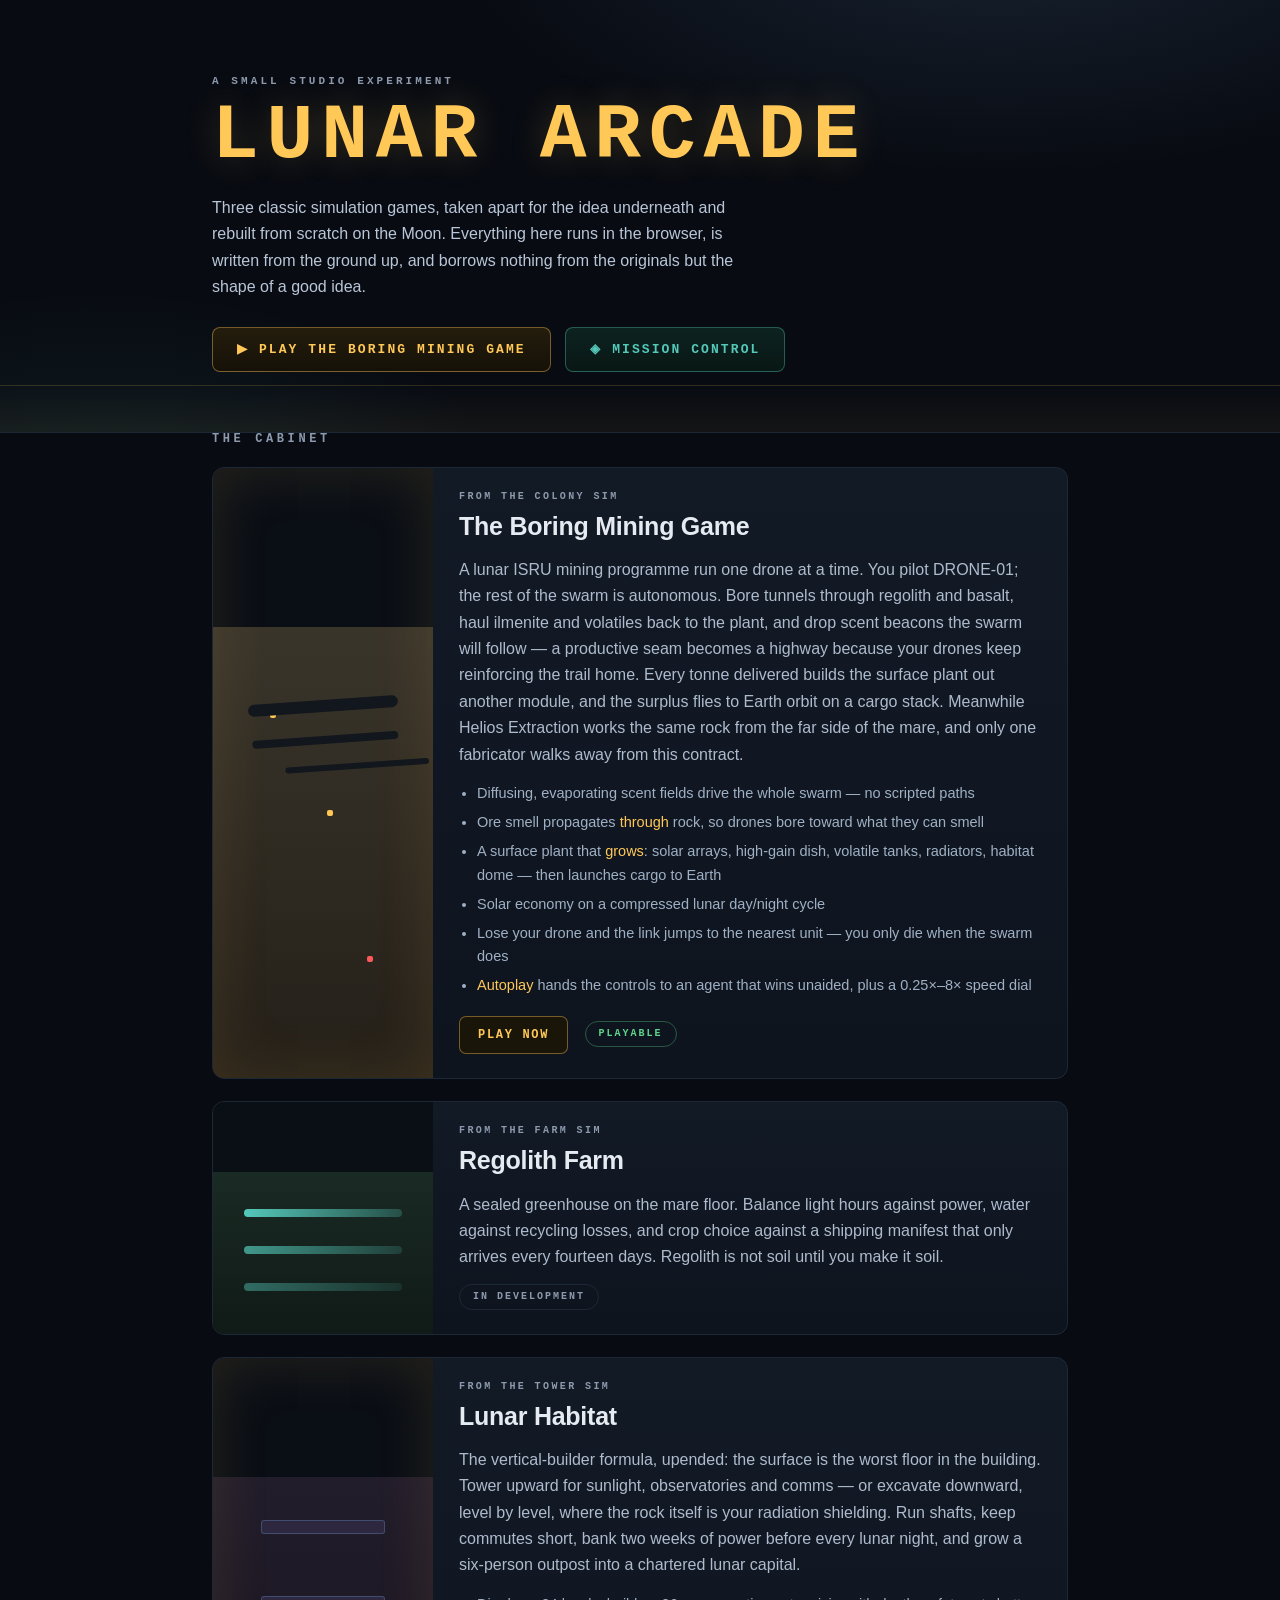
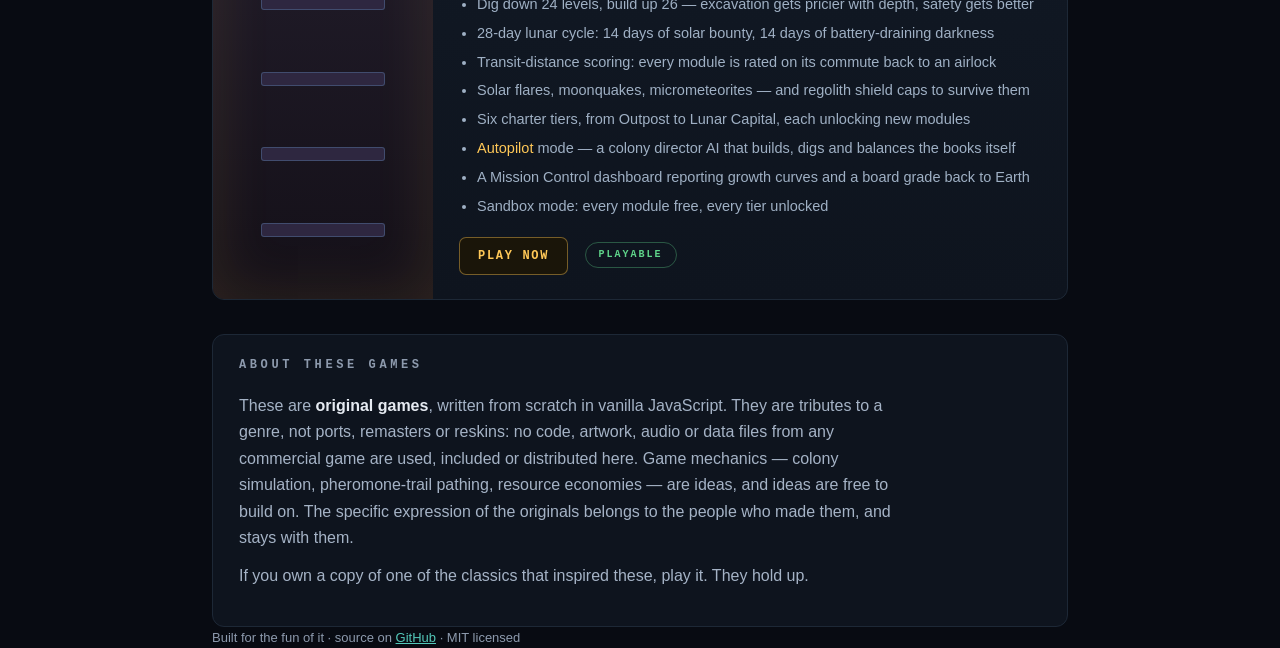
==== index.html @ 2de7d7eb "Add end-of-run scoring and a persistent colony league table Runs now end four ways: Lunar Capital (c" ====
<!DOCTYPE html>
<html lang="en">
<head>
<meta charset="utf-8">
<meta name="viewport" content="width=device-width, initial-scale=1">
<title>Lunar Arcade — classic sims, relocated to the Moon</title>
<meta name="description" content="Original browser games in the spirit of the classic Maxis sims, rebuilt from scratch with a lunar-settlement theme.">
<link rel="stylesheet" href="assets/hub.css">
</head>
<body>

<header class="hero">
  <div class="wrap">
    <p class="kicker">A small studio experiment</p>
    <h1>LUNAR&nbsp;ARCADE</h1>
    <p class="lede">Three classic simulation games, taken apart for the idea underneath and rebuilt
      from scratch on the Moon. Everything here runs in the browser, is written from the ground up,
      and borrows nothing from the originals but the shape of a good idea.</p>
    <a class="cta" href="games/boring-mining/">▶ PLAY THE BORING MINING GAME</a>
    <a class="cta alt" href="mission-control/">◈ MISSION CONTROL</a>
  </div>
</header>

<main class="wrap">

  <section>
    <h2>THE CABINET</h2>

    <article class="card live">
      <div class="art art-mining" aria-hidden="true">
        <span class="dot d1"></span><span class="dot d2"></span><span class="dot d3"></span>
        <span class="tunnel"></span>
      </div>
      <div class="body">
        <p class="from">FROM THE COLONY SIM</p>
        <h3>The Boring Mining Game</h3>
        <p>A lunar ISRU mining programme run one drone at a time. You pilot DRONE-01; the rest of
          the swarm is autonomous. Bore tunnels through regolith and basalt, haul ilmenite and
          volatiles back to the plant, and drop scent beacons the swarm will follow — a productive
          seam becomes a highway because your drones keep reinforcing the trail home. Every tonne
          delivered builds the surface plant out another module, and the surplus flies to Earth
          orbit on a cargo stack. Meanwhile Helios Extraction works the same rock from the far side
          of the mare, and only one fabricator walks away from this contract.</p>
        <ul class="feat">
          <li>Diffusing, evaporating scent fields drive the whole swarm — no scripted paths</li>
          <li>Ore smell propagates <em>through</em> rock, so drones bore toward what they can smell</li>
          <li>A surface plant that <em>grows</em>: solar arrays, high-gain dish, volatile tanks,
              radiators, habitat dome — then launches cargo to Earth</li>
          <li>Solar economy on a compressed lunar day/night cycle</li>
          <li>Lose your drone and the link jumps to the nearest unit — you only die when the swarm does</li>
          <li><em>Autoplay</em> hands the controls to an agent that wins unaided, plus a 0.25×–8× speed dial</li>
        </ul>
        <a class="btn" href="games/boring-mining/">PLAY NOW</a>
        <span class="tag ok">PLAYABLE</span>
      </div>
    </article>

    <article class="card">
      <div class="art art-farm" aria-hidden="true">
        <span class="row r1"></span><span class="row r2"></span><span class="row r3"></span>
      </div>
      <div class="body">
        <p class="from">FROM THE FARM SIM</p>
        <h3>Regolith Farm</h3>
        <p>A sealed greenhouse on the mare floor. Balance light hours against power, water against
          recycling losses, and crop choice against a shipping manifest that only arrives every
          fourteen days. Regolith is not soil until you make it soil.</p>
        <span class="tag">IN DEVELOPMENT</span>
      </div>
    </article>

    <article class="card live">
      <div class="art art-tower" aria-hidden="true">
        <span class="floor f1"></span><span class="floor f2"></span><span class="floor f3"></span>
        <span class="floor f4"></span><span class="floor f5"></span>
      </div>
      <div class="body">
        <p class="from">FROM THE TOWER SIM</p>
        <h3>Lunar Habitat</h3>
        <p>The vertical-builder formula, upended: the surface is the worst floor in the building.
          Tower upward for sunlight, observatories and comms — or excavate downward, level by level,
          where the rock itself is your radiation shielding. Run shafts, keep commutes short, bank
          two weeks of power before every lunar night, and grow a six-person outpost into a
          chartered lunar capital.</p>
        <ul class="feat">
          <li>Dig down 24 levels, build up 26 — excavation gets pricier with depth, safety gets better</li>
          <li>28-day lunar cycle: 14 days of solar bounty, 14 days of battery-draining darkness</li>
          <li>Transit-distance scoring: every module is rated on its commute back to an airlock</li>
          <li>Solar flares, moonquakes, micrometeorites — and regolith shield caps to survive them</li>
          <li>Six charter tiers, from Outpost to Lunar Capital, each unlocking new modules</li>
          <li><em>Autopilot</em> mode — a colony director AI that builds, digs and balances the books itself</li>
          <li>A Mission Control dashboard reporting growth curves and a board grade back to Earth</li>
          <li>Sandbox mode: every module free, every tier unlocked</li>
        </ul>
        <a class="btn" href="games/lunar-habitat/">PLAY NOW</a>
        <span class="tag ok">PLAYABLE</span>
      </div>
    </article>
  </section>

  <section class="note">
    <h2>ABOUT THESE GAMES</h2>
    <p>These are <strong>original games</strong>, written from scratch in vanilla JavaScript. They are
      tributes to a genre, not ports, remasters or reskins: no code, artwork, audio or data files from
      any commercial game are used, included or distributed here. Game mechanics — colony simulation,
      pheromone-trail pathing, resource economies — are ideas, and ideas are free to build on. The
      specific expression of the originals belongs to the people who made them, and stays with them.</p>
    <p>If you own a copy of one of the classics that inspired these, play it. They hold up.</p>
  </section>

</main>

<footer class="wrap">
  <p>Built for the fun of it · source on <a href="https://github.com/dr-richard-barker">GitHub</a> · MIT licensed</p>
</footer>

</body>
</html>
---- assets/hub.css ----
/* Lunar Arcade — hub page.
   Palette follows the COSE site family (--accent / --accent2) but runs dark by
   default, because it is an arcade. */

:root{
  --bg:#080b12; --fg:#e6ebf2; --muted:#8d9aad; --line:#1d2836;
  --card:#0e141e; --card2:#121a26;
  --accent:#6ea3d8; --accent2:#54c9ba; --amber:#ffc857;
  --mono:ui-monospace,SFMono-Regular,Menlo,Consolas,"Roboto Mono",monospace;
  --sans:-apple-system,BlinkMacSystemFont,"Segoe UI",Roboto,Helvetica,Arial,sans-serif;
}

*{box-sizing:border-box}
body{
  margin:0; background:var(--bg); color:var(--fg);
  font:16px/1.65 var(--sans); -webkit-font-smoothing:antialiased;
}
.wrap{max-width:900px; margin:0 auto; padding:0 22px}
a{color:var(--accent2)}

/* ---------------- hero ---------------- */
.hero{
  padding:76px 0 60px; border-bottom:1px solid var(--line);
  background:
    radial-gradient(900px 420px at 78% -20%, rgba(110,163,216,.16) 0%, transparent 62%),
    radial-gradient(700px 380px at 8% 120%, rgba(84,201,186,.10) 0%, transparent 60%);
  position:relative; overflow:hidden;
}
/* a thin regolith horizon under the hero */
.hero::after{
  content:""; position:absolute; left:0; right:0; bottom:0; height:46px;
  background:linear-gradient(180deg,transparent,rgba(255,200,87,.05));
  border-top:1px solid rgba(255,200,87,.12);
}
.kicker{
  margin:0 0 10px; font:600 11px/1 var(--mono); letter-spacing:.28em;
  color:var(--muted); text-transform:uppercase;
}
h1{
  margin:0; font:800 clamp(38px,9vw,78px)/1 var(--mono); letter-spacing:.1em;
  color:var(--amber); text-shadow:0 0 34px rgba(255,200,87,.22);
}
.lede{max-width:60ch; color:#b9c6d8; margin:20px 0 26px}
.cta{
  display:inline-block; font:700 13px/1 var(--mono); letter-spacing:.16em;
  color:var(--amber); text-decoration:none;
  border:1px solid rgba(255,200,87,.4); border-radius:8px;
  padding:15px 24px; background:linear-gradient(180deg,#241d0d,#161108);
  transition:.15s;
}
.cta:hover{box-shadow:0 0 26px rgba(255,200,87,.2); transform:translateY(-1px)}
.cta.alt{margin-left:10px; color:var(--accent2); border-color:rgba(84,201,186,.38);
  background:linear-gradient(180deg,#0d2320,#081714)}
.cta.alt:hover{box-shadow:0 0 26px rgba(84,201,186,.18)}
@media (max-width:520px){.cta.alt{margin:10px 0 0; display:block; text-align:center}}

/* ---------------- sections ---------------- */
main{padding:52px 0 20px}
h2{
  font:700 12px/1 var(--mono); letter-spacing:.3em; color:var(--muted);
  text-transform:uppercase; margin:0 0 22px;
}
h3{margin:2px 0 10px; font-size:25px; letter-spacing:-.01em}

/* ---------------- cards ---------------- */
.card{
  display:grid; grid-template-columns:220px 1fr; gap:0;
  border:1px solid var(--line); border-radius:12px; overflow:hidden;
  background:linear-gradient(180deg,var(--card2),var(--card));
  margin-bottom:22px;
}
.card .body{padding:24px 26px}
.card p{color:#aebbcd; margin:0 0 12px}
.from{
  font:600 10px/1 var(--mono)!important; letter-spacing:.24em;
  color:var(--muted)!important; text-transform:uppercase; margin:0 0 4px!important;
}
.feat{margin:14px 0 18px; padding-left:18px; color:#9fb0c4; font-size:14.5px}
.feat li{margin:5px 0}
.feat em{color:var(--amber); font-style:normal}

.btn{
  display:inline-block; font:700 12px/1 var(--mono); letter-spacing:.14em;
  color:var(--amber); text-decoration:none;
  border:1px solid rgba(255,200,87,.4); border-radius:7px; padding:12px 18px;
  background:#1a1509; transition:.15s; margin-right:12px;
}
.btn:hover{box-shadow:0 0 20px rgba(255,200,87,.18)}

.tag{
  display:inline-block; font:700 10px/1 var(--mono); letter-spacing:.2em;
  color:var(--muted); border:1px solid var(--line); border-radius:20px;
  padding:7px 13px; vertical-align:middle;
}
.tag.ok{color:#5fd48a; border-color:rgba(95,212,138,.35)}

/* ---------------- card art (pure CSS, no assets) ---------------- */
.art{position:relative; background:#0a0e15; overflow:hidden; min-height:190px}
.art-mining{background:linear-gradient(180deg,#0a0e15 0 26%,#3a352b 26%,#241f18 100%)}
.art-mining .tunnel{
  position:absolute; left:16%; top:38%; width:68%; height:12px; border-radius:8px;
  background:#12161d; box-shadow:0 34px 0 -2px #12161d, 30px 62px 0 -3px #12161d;
  transform:rotate(-4deg);
}
.art-mining .dot{position:absolute; width:6px; height:6px; border-radius:2px; background:var(--amber)}
.art-mining .d1{left:26%; top:40%}
.art-mining .d2{left:52%; top:56%}
.art-mining .d3{left:70%; top:80%; background:#ff5a5a}

.art-farm{background:linear-gradient(180deg,#0a0e15 0 30%,#1a2a24 30%,#101a16 100%)}
.art-farm .row{
  position:absolute; left:14%; width:72%; height:8px; border-radius:4px;
  background:linear-gradient(90deg,var(--accent2),rgba(84,201,186,.25));
}
.art-farm .r1{top:46%} .art-farm .r2{top:62%; opacity:.7} .art-farm .r3{top:78%; opacity:.45}

.art-tower{background:linear-gradient(180deg,#0a0e15 0 22%,#221d2b 22%,#141018 100%)}
.art-tower .floor{
  position:absolute; left:22%; width:56%; height:14px; border-radius:3px;
  background:#2e2740; border:1px solid rgba(110,163,216,.3);
}
.art-tower .f1{top:30%} .art-tower .f2{top:44%} .art-tower .f3{top:58%}
.art-tower .f4{top:72%} .art-tower .f5{top:86%}

.card.live .art{box-shadow:inset 0 0 60px rgba(255,200,87,.12)}

/* ---------------- note + footer ---------------- */
.note{
  border:1px solid var(--line); border-radius:12px; padding:24px 26px;
  background:var(--card); margin-top:34px;
}
.note p{color:#a5b3c6; margin:0 0 12px; max-width:74ch}
.note strong{color:var(--fg)}

footer{padding:34px 0 50px; color:var(--muted); font-size:13px}
footer p{margin:0}

@media (max-width:660px){
  .card{grid-template-columns:1fr}
  .art{min-height:120px}
  .hero{padding:52px 0 44px}
}
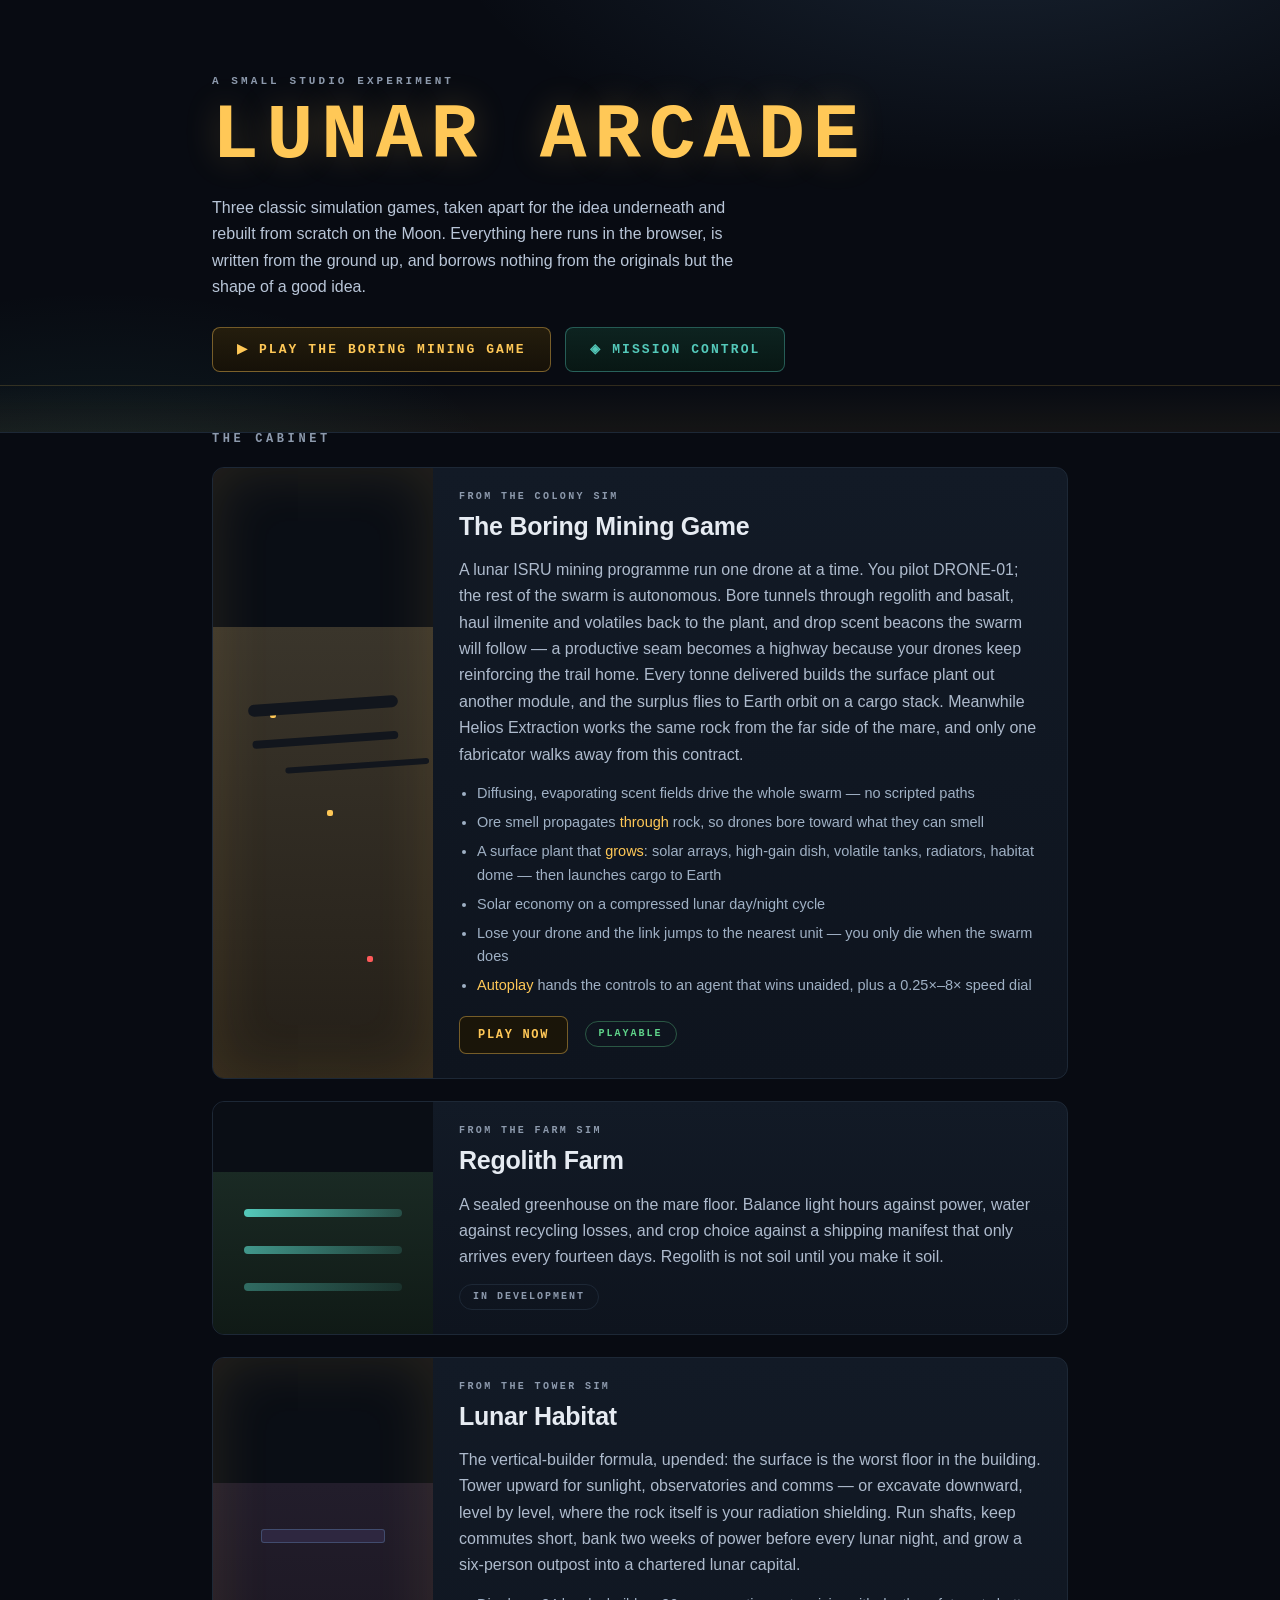
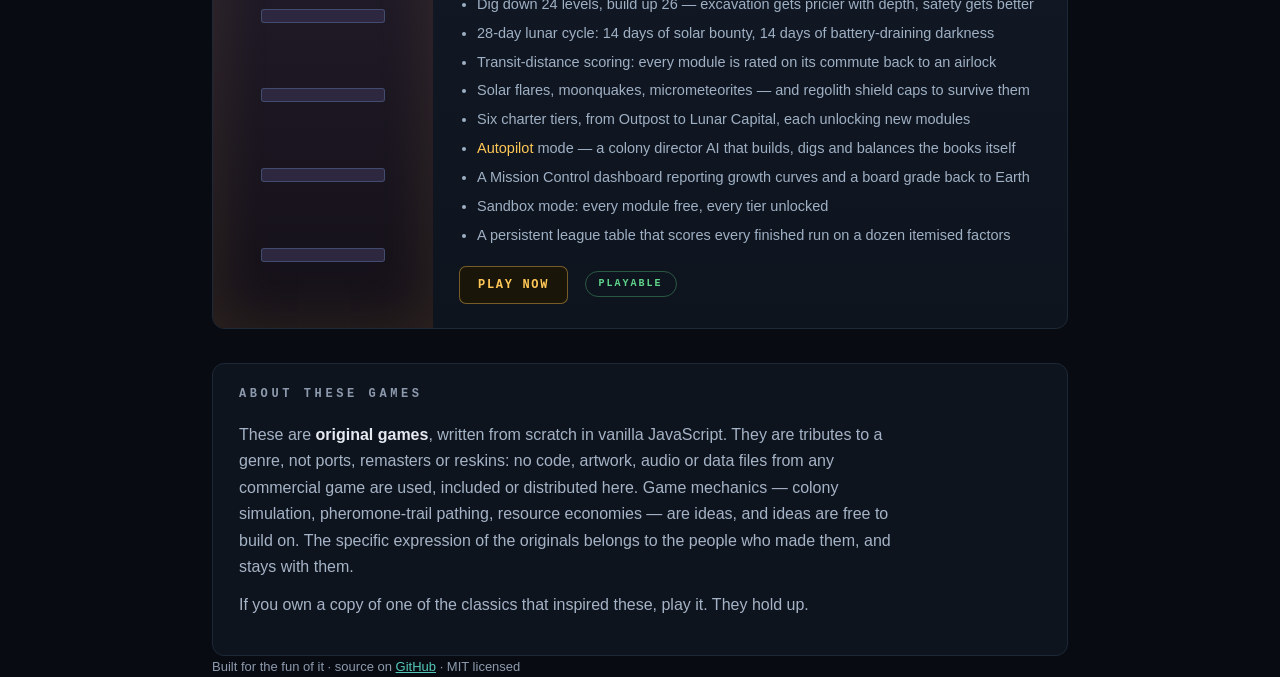
==== commit 935ab727: "Document the league table in the README and hub card Co-Authored-By: Claude Fable 5 <noreply@anthrop" ====
--- a/index.html
+++ b/index.html
@@ -91,6 +91,7 @@
           <li><em>Autopilot</em> mode — a colony director AI that builds, digs and balances the books itself</li>
           <li>A Mission Control dashboard reporting growth curves and a board grade back to Earth</li>
           <li>Sandbox mode: every module free, every tier unlocked</li>
+          <li>A persistent league table that scores every finished run on a dozen itemised factors</li>
         </ul>
         <a class="btn" href="games/lunar-habitat/">PLAY NOW</a>
         <span class="tag ok">PLAYABLE</span>
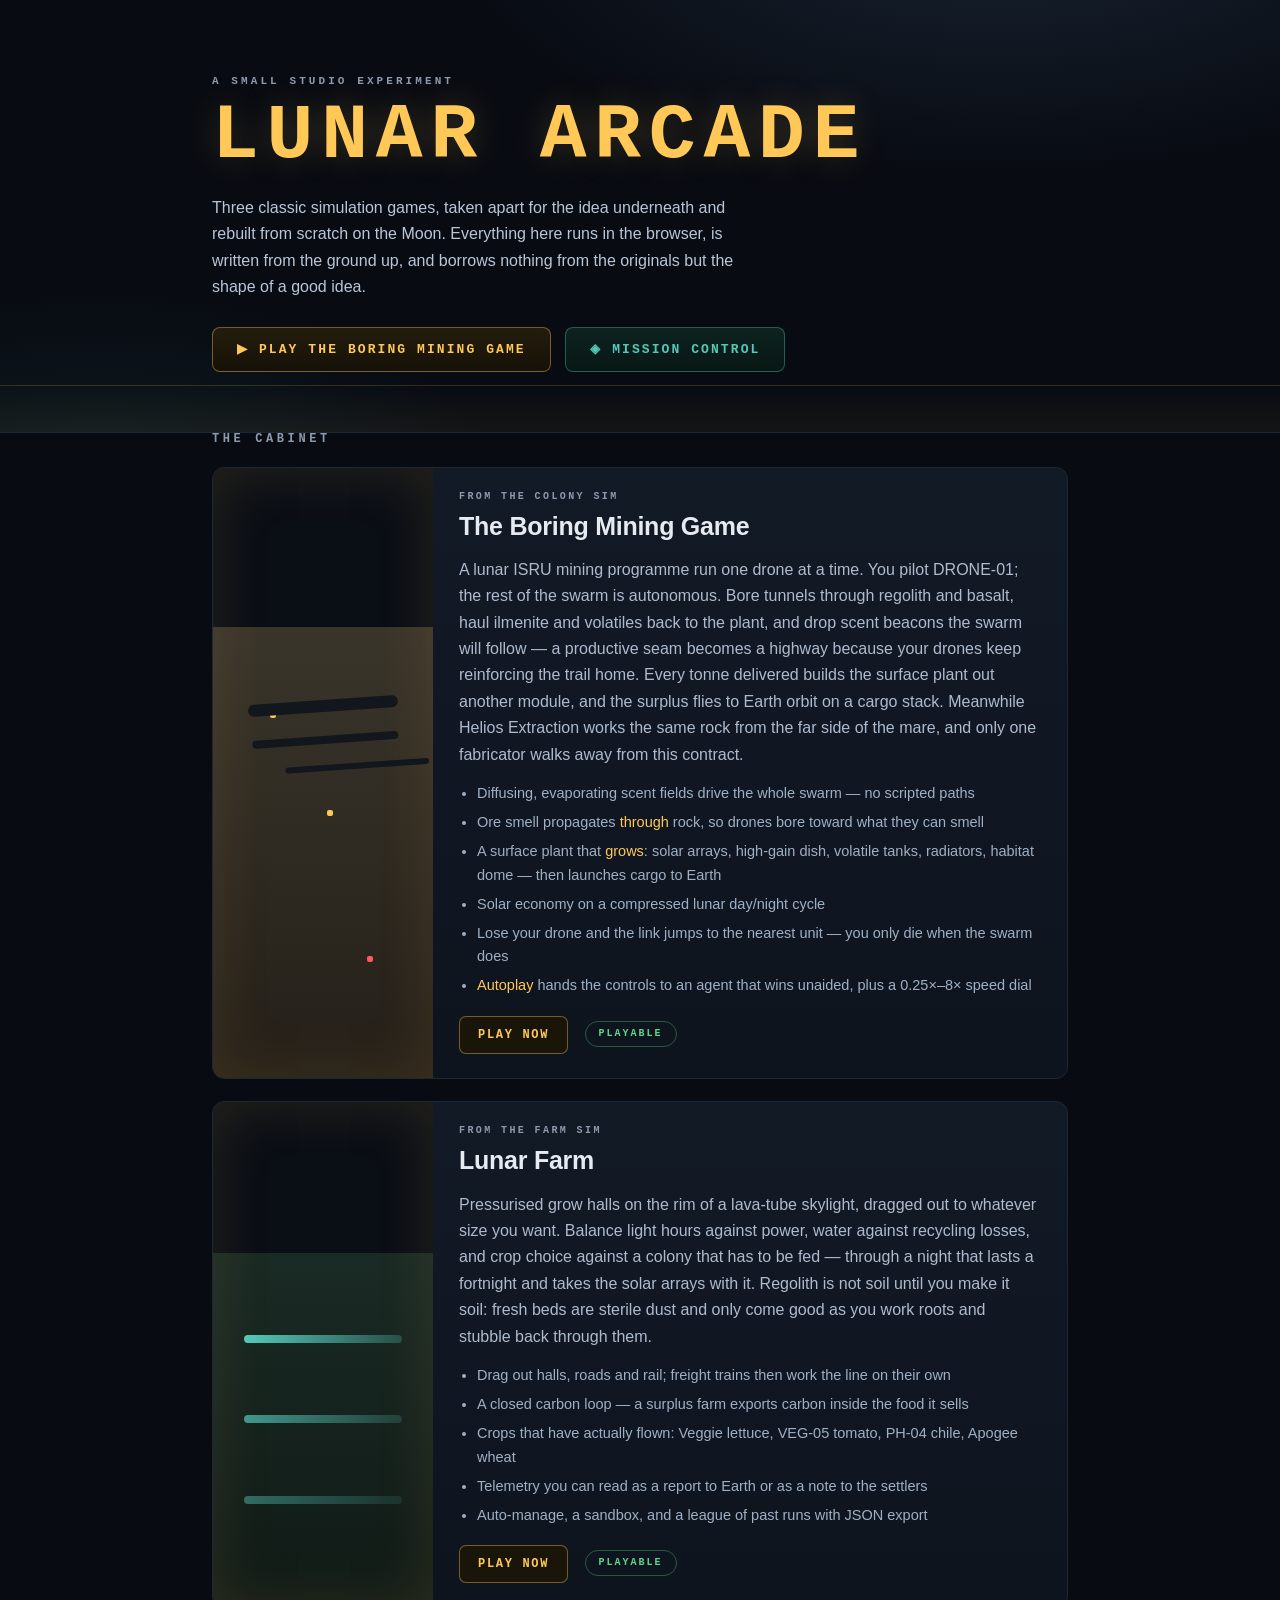
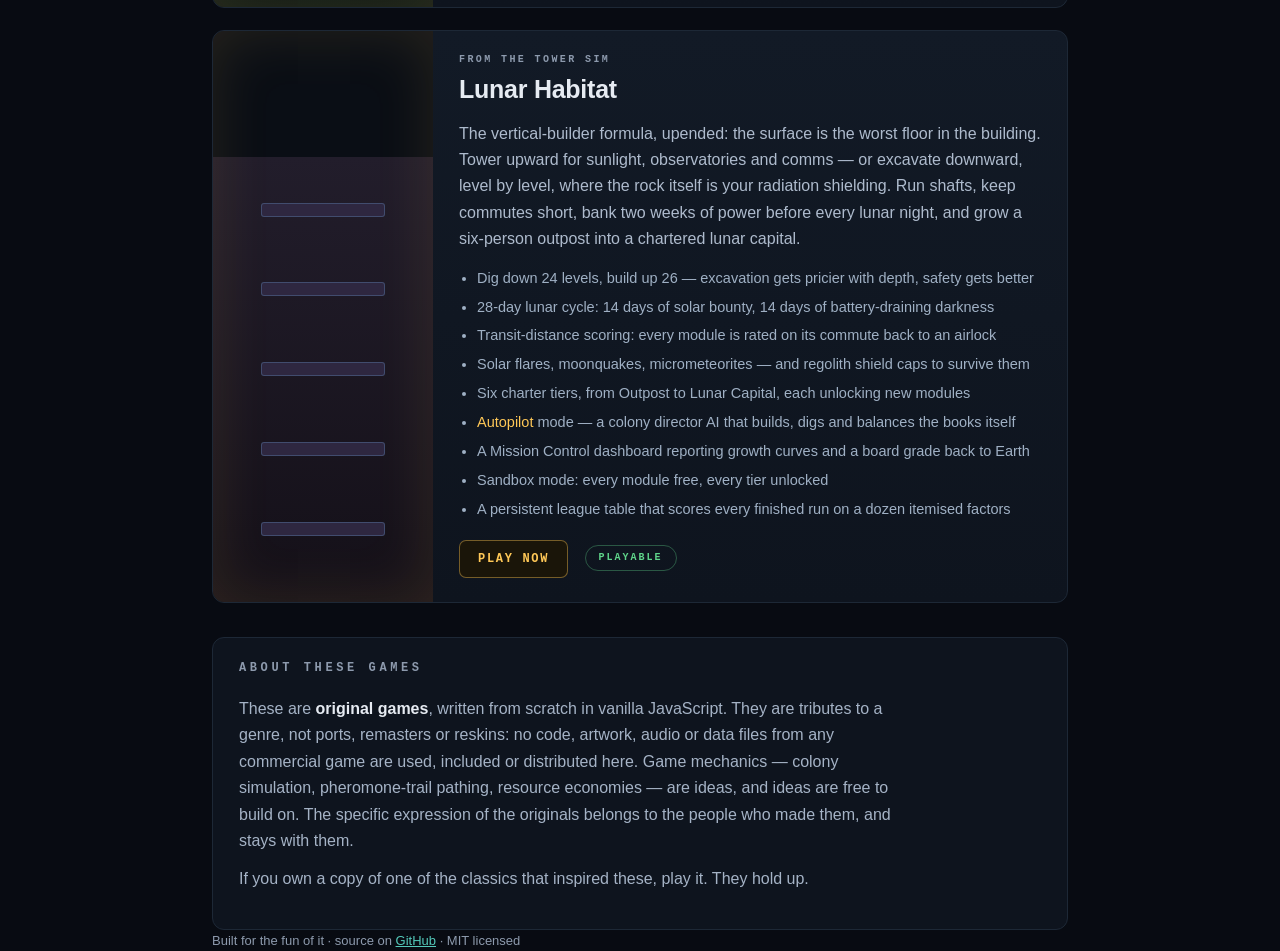
==== commit 24c730eb: "Retire Regolith Farm: the farm sim is Lunar Farm Regolith Farm was a card, a mission-control panel a" ====
--- a/index.html
+++ b/index.html
@@ -55,17 +55,27 @@
       </div>
     </article>
 
-    <article class="card">
+    <article class="card live">
       <div class="art art-farm" aria-hidden="true">
         <span class="row r1"></span><span class="row r2"></span><span class="row r3"></span>
       </div>
       <div class="body">
         <p class="from">FROM THE FARM SIM</p>
-        <h3>Regolith Farm</h3>
-        <p>A sealed greenhouse on the mare floor. Balance light hours against power, water against
-          recycling losses, and crop choice against a shipping manifest that only arrives every
-          fourteen days. Regolith is not soil until you make it soil.</p>
-        <span class="tag">IN DEVELOPMENT</span>
+        <h3>Lunar Farm</h3>
+        <p>Pressurised grow halls on the rim of a lava-tube skylight, dragged out to whatever size
+          you want. Balance light hours against power, water against recycling losses, and crop
+          choice against a colony that has to be fed — through a night that lasts a fortnight and
+          takes the solar arrays with it. Regolith is not soil until you make it soil: fresh beds
+          are sterile dust and only come good as you work roots and stubble back through them.</p>
+        <ul class="feat">
+          <li>Drag out halls, roads and rail; freight trains then work the line on their own</li>
+          <li>A closed carbon loop — a surplus farm exports carbon inside the food it sells</li>
+          <li>Crops that have actually flown: Veggie lettuce, VEG-05 tomato, PH-04 chile, Apogee wheat</li>
+          <li>Telemetry you can read as a report to Earth or as a note to the settlers</li>
+          <li>Auto-manage, a sandbox, and a league of past runs with JSON export</li>
+        </ul>
+        <a class="btn" href="https://dr-richard-barker.github.io/LunarSims/farm/">PLAY NOW</a>
+        <span class="tag ok">PLAYABLE</span>
       </div>
     </article>
 
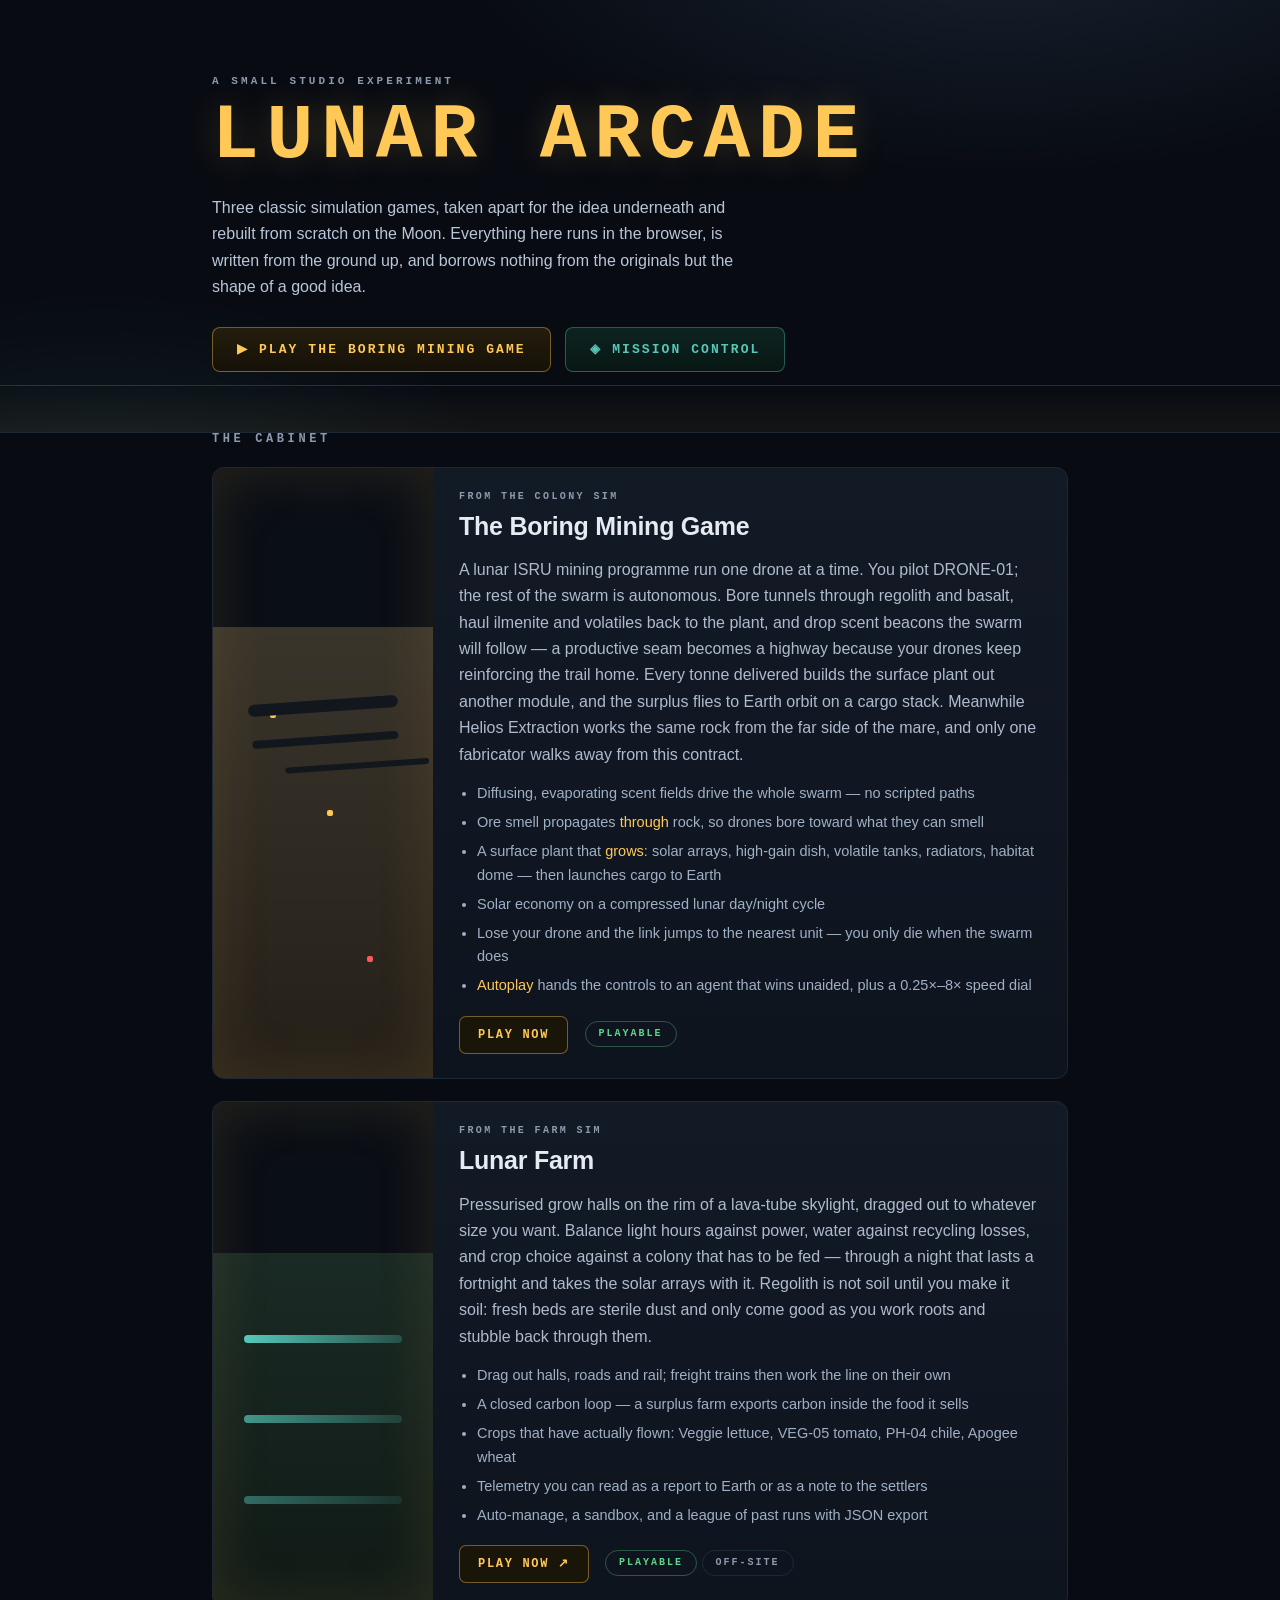
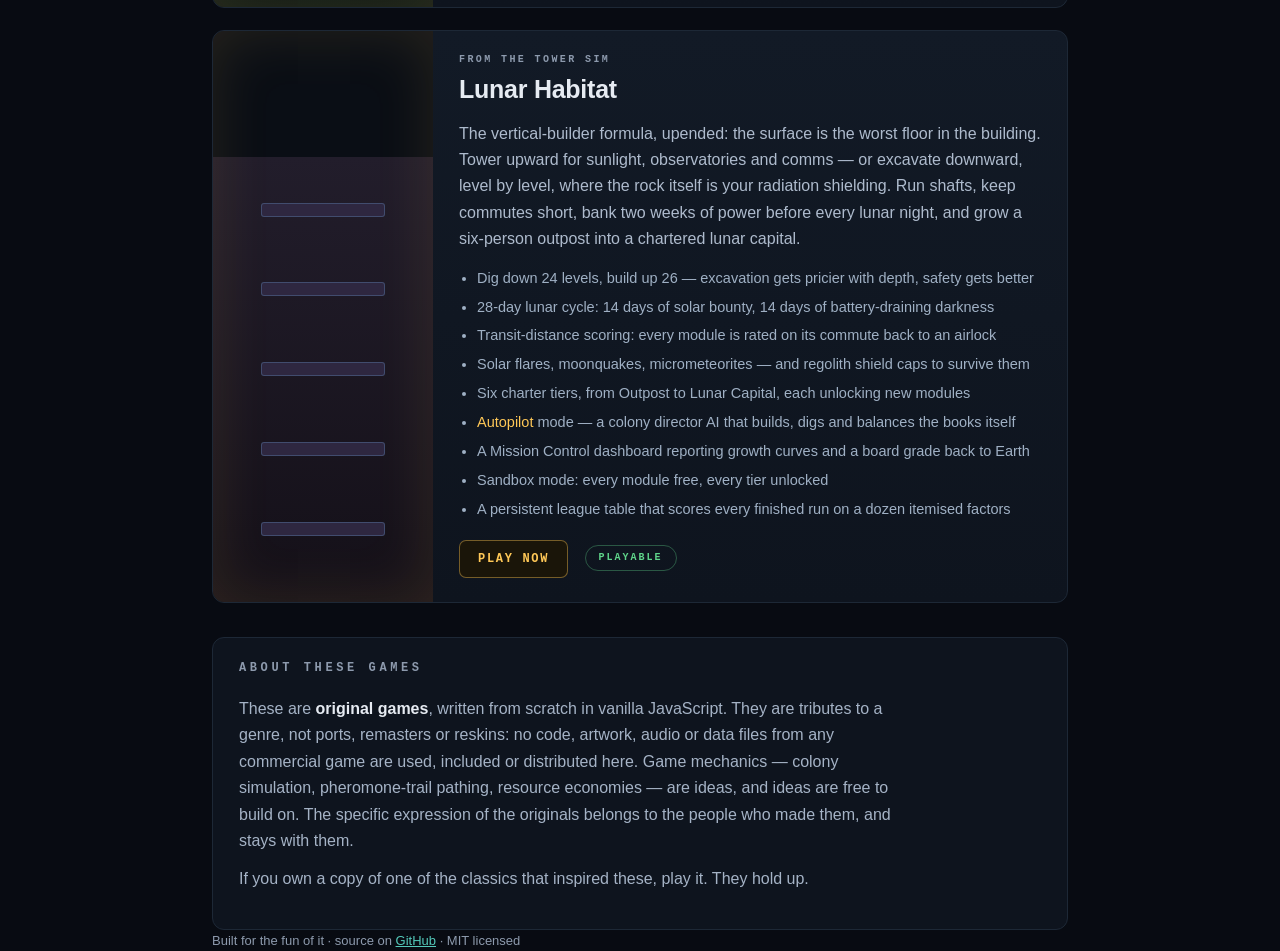
==== commit 06e54782: "Add the balance harness, and fix what it immediately found tools/harness.html runs the real simulati" ====
--- a/index.html
+++ b/index.html
@@ -74,8 +74,9 @@
           <li>Telemetry you can read as a report to Earth or as a note to the settlers</li>
           <li>Auto-manage, a sandbox, and a league of past runs with JSON export</li>
         </ul>
-        <a class="btn" href="https://dr-richard-barker.github.io/LunarSims/farm/">PLAY NOW</a>
+        <a class="btn" href="https://dr-richard-barker.github.io/LunarSims/farm/">PLAY NOW &#8599;</a>
         <span class="tag ok">PLAYABLE</span>
+        <span class="tag" title="Built and hosted in its own repository, so it opens on a different site">OFF-SITE</span>
       </div>
     </article>
 
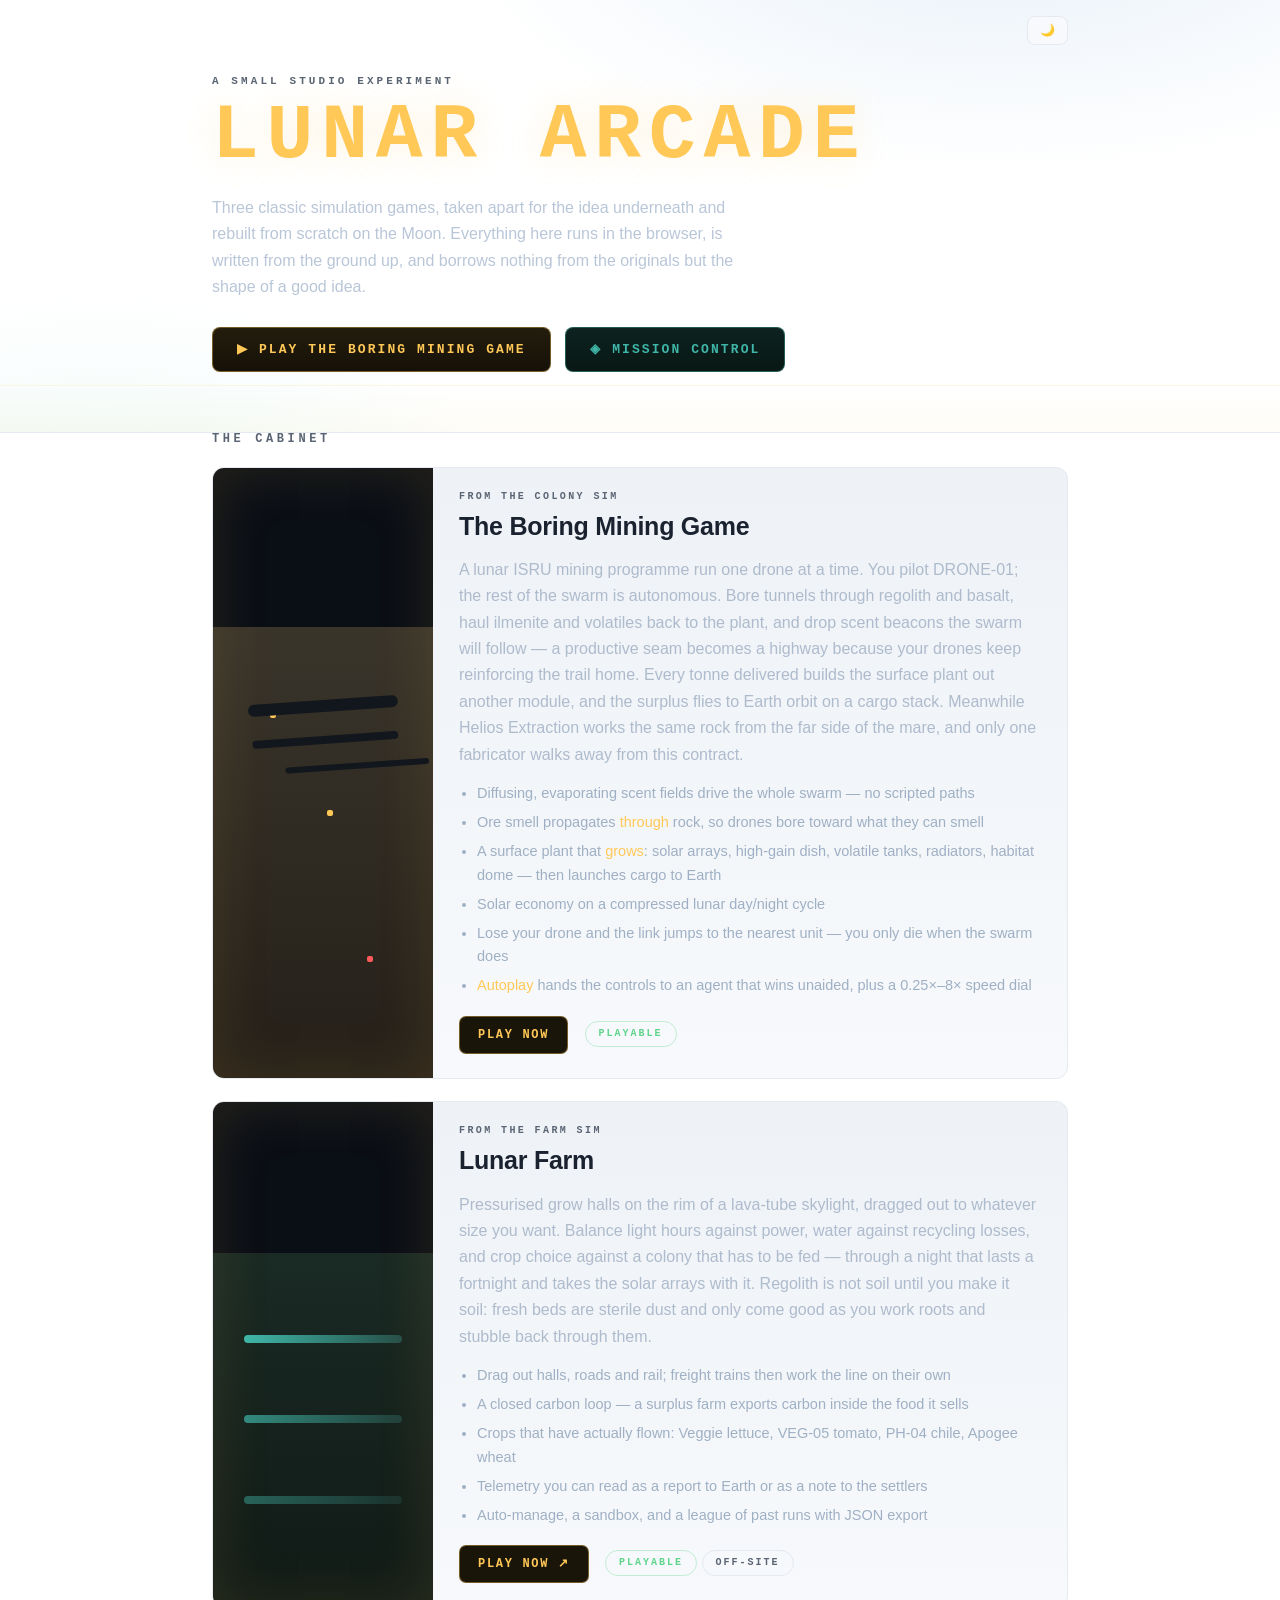
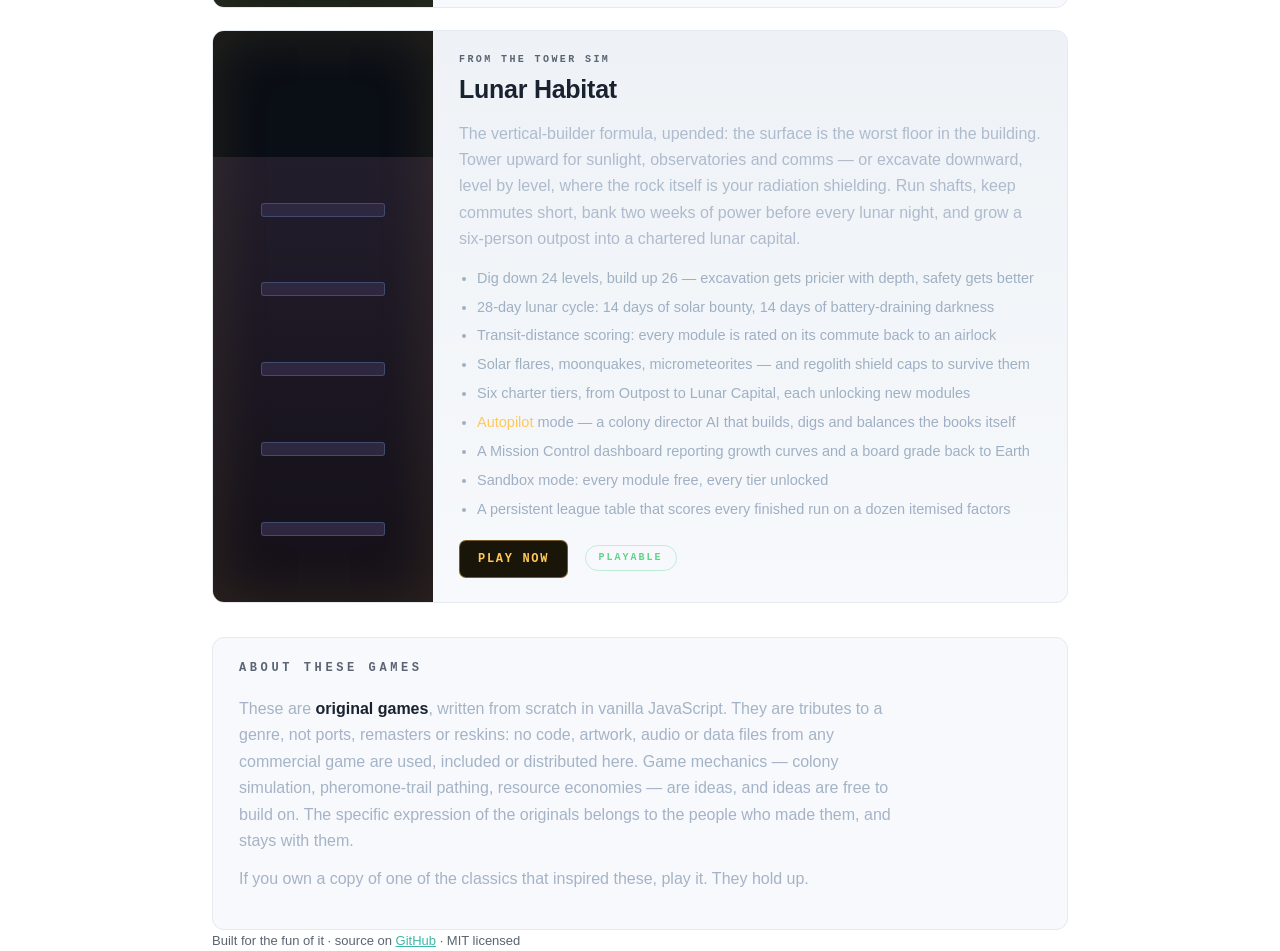
==== commit 620a895d: "Add light/dark theme switch and variables overrides" ====
--- a/index.html
+++ b/index.html
@@ -5,9 +5,22 @@
 <meta name="viewport" content="width=device-width, initial-scale=1">
 <title>Lunar Arcade — classic sims, relocated to the Moon</title>
 <meta name="description" content="Original browser games in the spirit of the classic Maxis sims, rebuilt from scratch with a lunar-settlement theme.">
+<script>
+  (function() {
+    let theme = localStorage.getItem('cose_theme');
+    if (!theme) {
+      theme = window.matchMedia('(prefers-color-scheme: dark)').matches ? 'dark' : 'light';
+    }
+    document.documentElement.setAttribute('data-theme', theme);
+  })();
+</script>
 <link rel="stylesheet" href="assets/hub.css">
 </head>
 <body>
+
+<div style="max-width:900px; margin: 16px auto 0; padding: 0 22px; display: flex; justify-content: flex-end; position: absolute; left: 0; right: 0; z-index: 10;">
+  <button id="themeToggleBtn" onclick="toggleTheme()" style="background: var(--card); border: 1px solid var(--line); border-radius: 8px; color: var(--fg); padding: 6px 12px; cursor: pointer; font-family: var(--mono); font-size: 12px; font-weight: 600;" title="Toggle Theme">🌓</button>
+</div>
 
 <header class="hero">
   <div class="wrap">
@@ -126,5 +139,27 @@
   <p>Built for the fun of it · source on <a href="https://github.com/dr-richard-barker">GitHub</a> · MIT licensed</p>
 </footer>
 
+<script>
+  function toggleTheme() {
+    const htmlEl = document.documentElement;
+    const currentTheme = htmlEl.getAttribute('data-theme') || 'dark';
+    const newTheme = currentTheme === 'dark' ? 'light' : 'dark';
+    
+    htmlEl.setAttribute('data-theme', newTheme);
+    localStorage.setItem('cose_theme', newTheme);
+    
+    document.getElementById('themeToggleBtn').textContent = newTheme === 'dark' ? '☀️' : '🌙';
+  }
+
+  function initThemeIcon() {
+    const currentTheme = document.documentElement.getAttribute('data-theme') || 'dark';
+    const btn = document.getElementById('themeToggleBtn');
+    if (btn) {
+      btn.textContent = currentTheme === 'dark' ? '☀️' : '🌙';
+    }
+  }
+  
+  initThemeIcon();
+</script>
 </body>
 </html>
--- a/assets/hub.css
+++ b/assets/hub.css
@@ -8,6 +8,11 @@
   --accent:#6ea3d8; --accent2:#54c9ba; --amber:#ffc857;
   --mono:ui-monospace,SFMono-Regular,Menlo,Consolas,"Roboto Mono",monospace;
   --sans:-apple-system,BlinkMacSystemFont,"Segoe UI",Roboto,Helvetica,Arial,sans-serif;
+}
+html[data-theme="light"] {
+  --bg:#ffffff; --fg:#1a2230; --muted:#5a6473; --line:#e5e9f0;
+  --card:#f7f9fc; --card2:#eef2f6;
+  --accent:#3B6EA5; --accent2:#3FB6A8;
 }
 
 *{box-sizing:border-box}
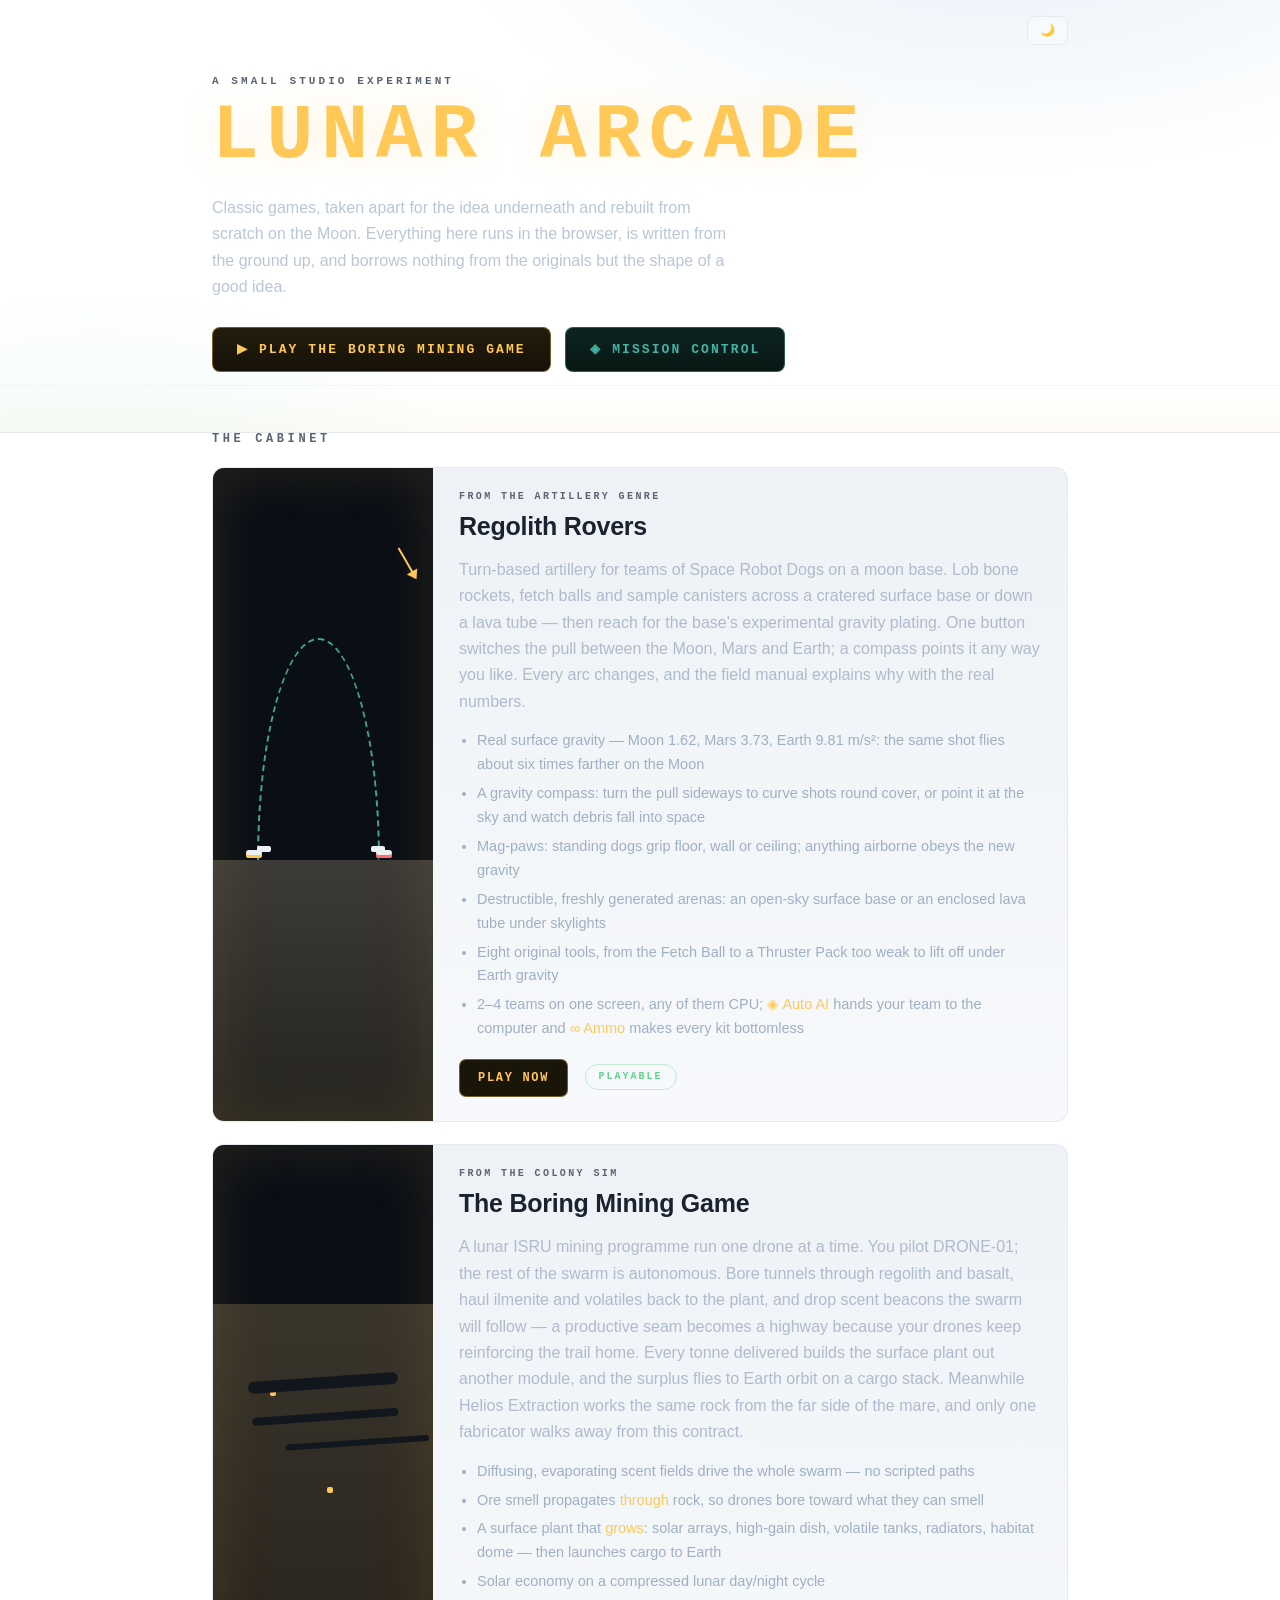
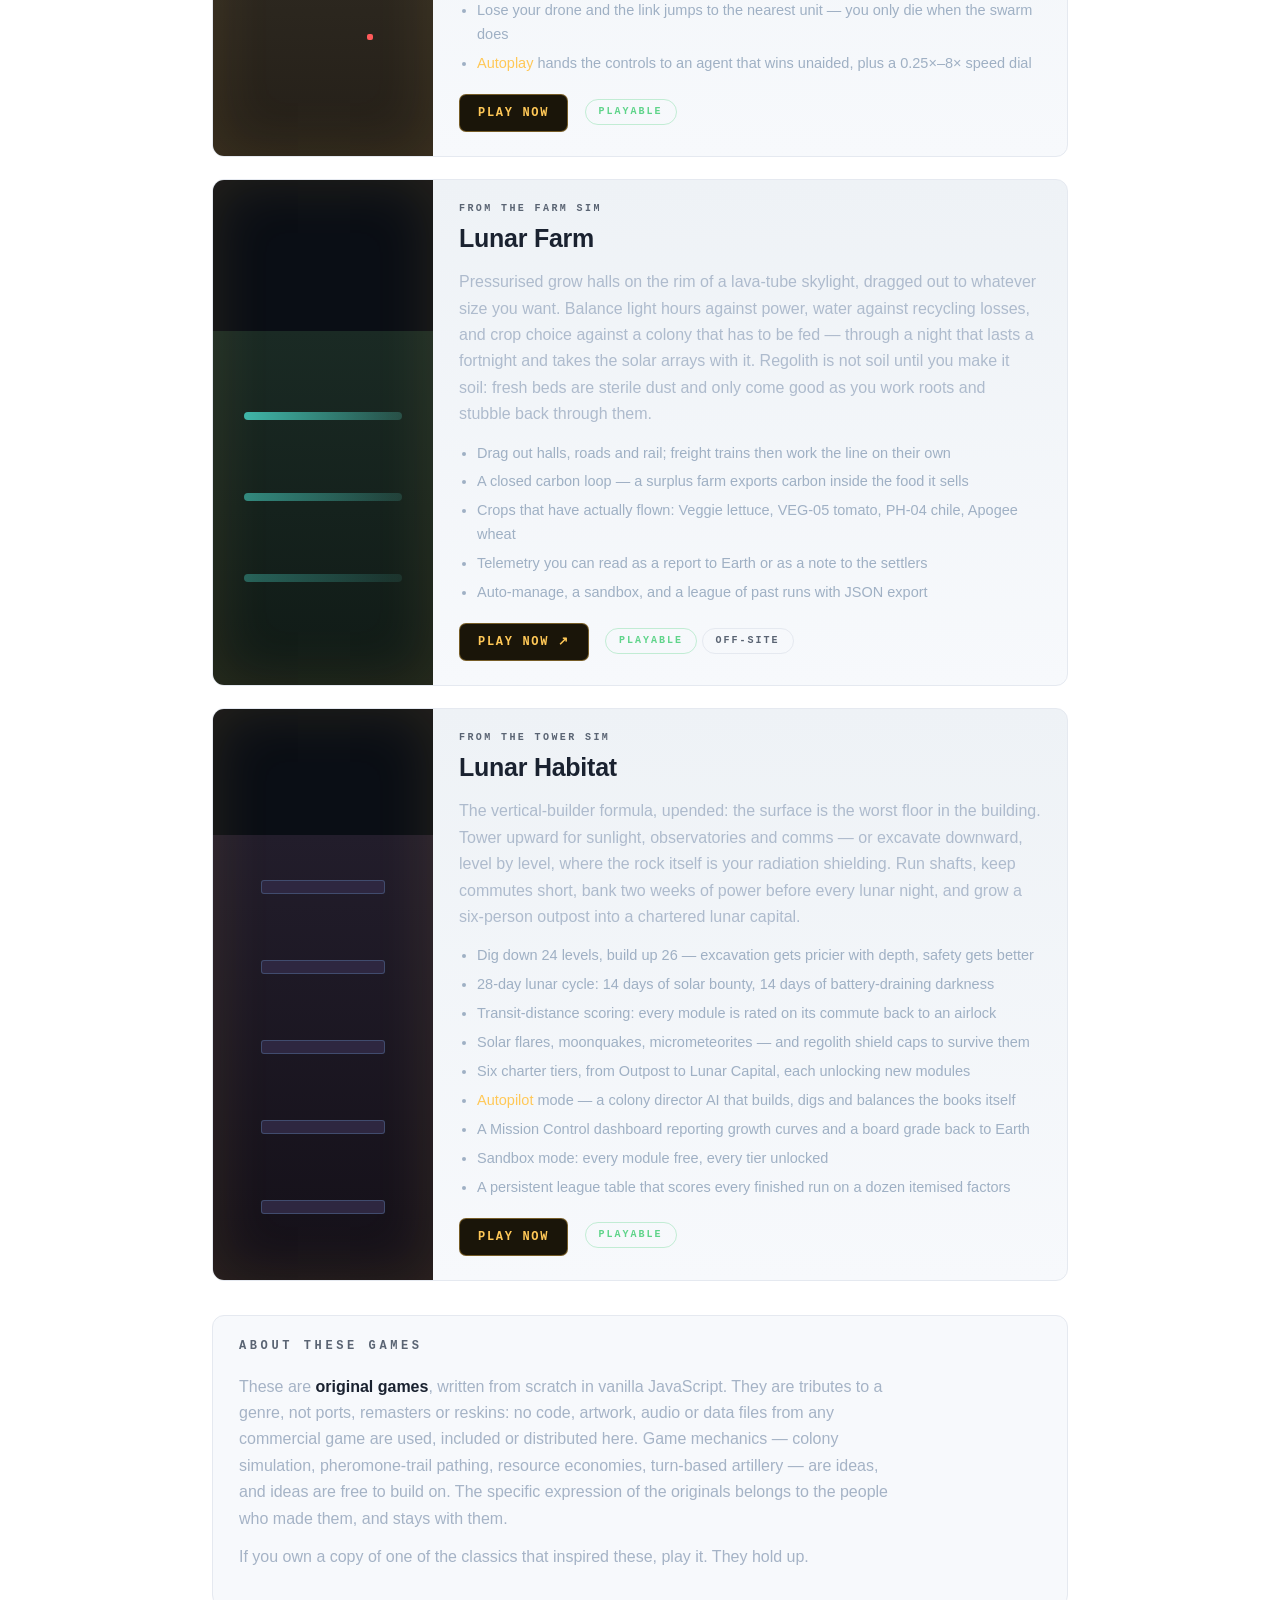
==== commit c2f7df07: "Regolith Rovers: turn-based artillery for Space Robot Dogs with dialable gravity A new game in games" ====
--- a/index.html
+++ b/index.html
@@ -15,8 +15,18 @@
   })();
 </script>
 <link rel="stylesheet" href="assets/hub.css">
+<!-- CoSE Theme Overlay Stylesheets -->
+<link rel="stylesheet" href="https://dr-richard-barker.github.io/Plant_response_to_radiation/cose/cose-theme.css" />
+<link rel="stylesheet" href="https://dr-richard-barker.github.io/Plant_response_to_radiation/cose/cose-chrome.css" />
+<link rel="stylesheet" href="https://dr-richard-barker.github.io/Plant_response_to_radiation/cose/cose-map.css" />
+<style>
+  /* Layering CoSE rails above page components */
+  .topbar.cose-dark, .topbar.cose-light { z-index: 10001 !important; }
+  .sitebar.cose-dark, .sitebar.cose-light { z-index: 10000 !important; }
+  .map-scrim { z-index: 9999 !important; }
+</style>
 </head>
-<body>
+<body data-site-id="lunar-arcade" data-brand-logo="https://dr-richard-barker.github.io/Plant_response_to_radiation/cose/cose-logo.png">
 
 <div style="max-width:900px; margin: 16px auto 0; padding: 0 22px; display: flex; justify-content: flex-end; position: absolute; left: 0; right: 0; z-index: 10;">
   <button id="themeToggleBtn" onclick="toggleTheme()" style="background: var(--card); border: 1px solid var(--line); border-radius: 8px; color: var(--fg); padding: 6px 12px; cursor: pointer; font-family: var(--mono); font-size: 12px; font-weight: 600;" title="Toggle Theme">🌓</button>
@@ -26,7 +36,7 @@
   <div class="wrap">
     <p class="kicker">A small studio experiment</p>
     <h1>LUNAR&nbsp;ARCADE</h1>
-    <p class="lede">Three classic simulation games, taken apart for the idea underneath and rebuilt
+    <p class="lede">Classic games, taken apart for the idea underneath and rebuilt
       from scratch on the Moon. Everything here runs in the browser, is written from the ground up,
       and borrows nothing from the originals but the shape of a good idea.</p>
     <a class="cta" href="games/boring-mining/">▶ PLAY THE BORING MINING GAME</a>
@@ -38,6 +48,31 @@
 
   <section>
     <h2>THE CABINET</h2>
+
+    <article class="card live">
+      <div class="art art-rovers" aria-hidden="true">
+        <span class="arc"></span><span class="pup"></span><span class="pup foe"></span><span class="g"></span>
+      </div>
+      <div class="body">
+        <p class="from">FROM THE ARTILLERY GENRE</p>
+        <h3>Regolith Rovers</h3>
+        <p>Turn-based artillery for teams of Space Robot Dogs on a moon base. Lob bone rockets, fetch
+          balls and sample canisters across a cratered surface base or down a lava tube — then reach for
+          the base's experimental gravity plating. One button switches the pull between the Moon, Mars
+          and Earth; a compass points it any way you like. Every arc changes, and the field manual
+          explains why with the real numbers.</p>
+        <ul class="feat">
+          <li>Real surface gravity — Moon 1.62, Mars 3.73, Earth 9.81 m/s²: the same shot flies about six times farther on the Moon</li>
+          <li>A gravity compass: turn the pull sideways to curve shots round cover, or point it at the sky and watch debris fall into space</li>
+          <li>Mag-paws: standing dogs grip floor, wall or ceiling; anything airborne obeys the new gravity</li>
+          <li>Destructible, freshly generated arenas: an open-sky surface base or an enclosed lava tube under skylights</li>
+          <li>Eight original tools, from the Fetch Ball to a Thruster Pack too weak to lift off under Earth gravity</li>
+          <li>2–4 teams on one screen, any of them CPU; <em>◈ Auto AI</em> hands your team to the computer and <em>∞ Ammo</em> makes every kit bottomless</li>
+        </ul>
+        <a class="btn" href="games/regolith-rovers/">PLAY NOW</a>
+        <span class="tag ok">PLAYABLE</span>
+      </div>
+    </article>
 
     <article class="card live">
       <div class="art art-mining" aria-hidden="true">
@@ -128,7 +163,7 @@
     <p>These are <strong>original games</strong>, written from scratch in vanilla JavaScript. They are
       tributes to a genre, not ports, remasters or reskins: no code, artwork, audio or data files from
       any commercial game are used, included or distributed here. Game mechanics — colony simulation,
-      pheromone-trail pathing, resource economies — are ideas, and ideas are free to build on. The
+      pheromone-trail pathing, resource economies, turn-based artillery — are ideas, and ideas are free to build on. The
       specific expression of the originals belongs to the people who made them, and stays with them.</p>
     <p>If you own a copy of one of the classics that inspired these, play it. They hold up.</p>
   </section>
@@ -161,5 +196,9 @@
   
   initThemeIcon();
 </script>
+<!-- CoSE Theme Integration Scripts -->
+<script src="https://dr-richard-barker.github.io/Plant_response_to_radiation/cose/sites.js"></script>
+<script src="https://dr-richard-barker.github.io/Plant_response_to_radiation/cose/theme.js"></script>
+  <script defer src="https://visitor-analytics.astrobotany.workers.dev/a.js"></script>
 </body>
 </html>
--- a/assets/hub.css
+++ b/assets/hub.css
@@ -127,6 +127,22 @@
 .art-tower .f1{top:30%} .art-tower .f2{top:44%} .art-tower .f3{top:58%}
 .art-tower .f4{top:72%} .art-tower .f5{top:86%}
 
+.art-rovers{background:linear-gradient(180deg,#0a0e15 0 60%,#3d3b37 60%,#24231f 100%)}
+.art-rovers .arc{
+  position:absolute; left:20%; top:26%; width:56%; height:34%;
+  border:2px dashed rgba(84,201,186,.8); border-bottom:0; border-radius:50% 50% 0 0/100% 100% 0 0;
+}
+.art-rovers .pup{
+  position:absolute; left:15%; top:calc(60% - 10px); width:16px; height:8px; border-radius:3px;
+  background:#eef1f4; box-shadow:10px -5px 0 -1px #eef1f4, inset 0 -3px 0 var(--amber);
+}
+.art-rovers .foe{left:74%; box-shadow:-6px -5px 0 -1px #eef1f4, inset 0 -3px 0 #ff6b6b}
+.art-rovers .g{position:absolute; right:12%; top:12%; width:2px; height:30px; background:var(--amber); transform:rotate(-30deg)}
+.art-rovers .g::after{
+  content:""; position:absolute; left:-5px; bottom:-6px;
+  border-left:6px solid transparent; border-right:6px solid transparent; border-top:9px solid var(--amber);
+}
+
 .card.live .art{box-shadow:inset 0 0 60px rgba(255,200,87,.12)}
 
 /* ---------------- note + footer ---------------- */
